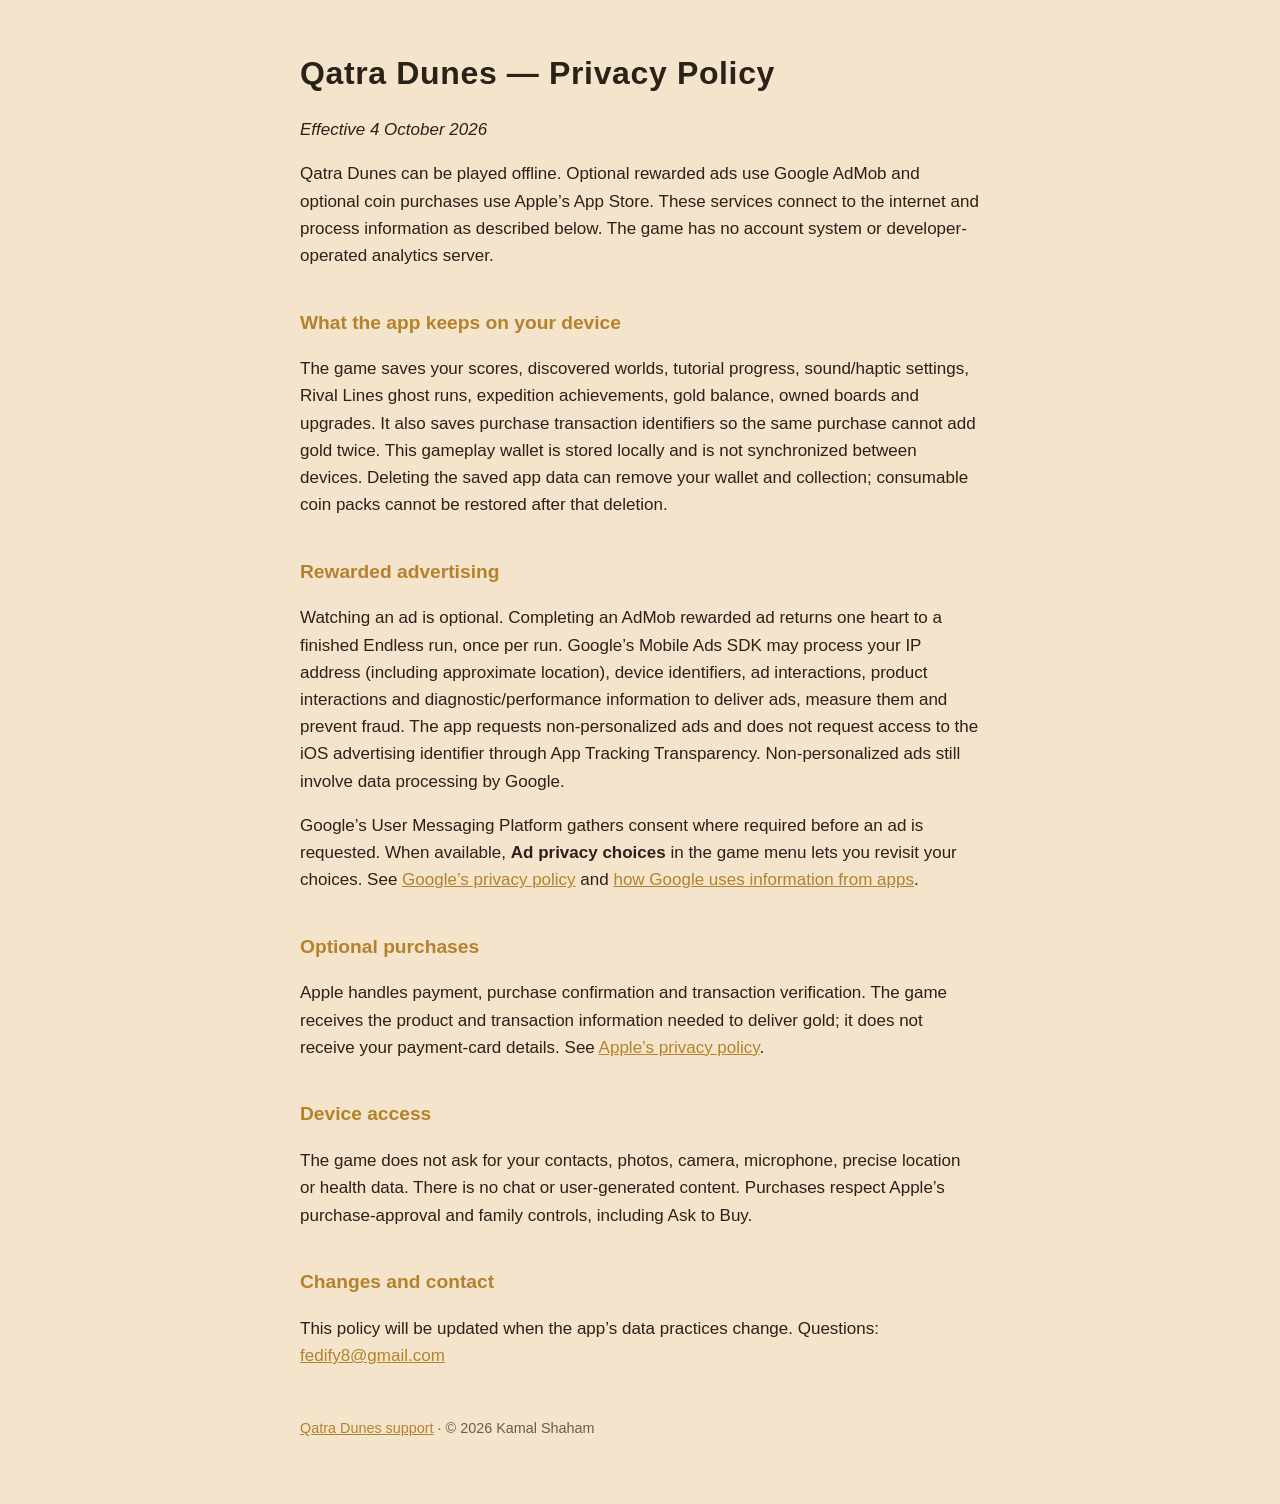
==== privacy/index.html @ c1257442 "Qatra Dunes support page, privacy policy and app-ads.txt" ====
<!doctype html>
<html lang="en">
<head>
<meta charset="utf-8">
<meta name="viewport" content="width=device-width, initial-scale=1">
<title>Qatra Dunes Privacy Policy</title>
<link rel="stylesheet" href="../style.css">
</head>
<body>
<main>
<h1 id="qatra-dunes--privacy-policy">Qatra Dunes — Privacy Policy</h1>
<p><em>Effective 4 October 2026</em></p>
<p>Qatra Dunes can be played offline. Optional rewarded ads use Google
AdMob and optional coin purchases use Apple’s App Store. These services
connect to the internet and process information as described below. The
game has no account system or developer-operated analytics server.</p>
<h2 id="what-the-app-keeps-on-your-device">What the app keeps on your
device</h2>
<p>The game saves your scores, discovered worlds, tutorial progress,
sound/haptic settings, Rival Lines ghost runs, expedition achievements,
gold balance, owned boards and upgrades. It also saves purchase
transaction identifiers so the same purchase cannot add gold twice. This
gameplay wallet is stored locally and is not synchronized between
devices. Deleting the saved app data can remove your wallet and
collection; consumable coin packs cannot be restored after that
deletion.</p>
<h2 id="rewarded-advertising">Rewarded advertising</h2>
<p>Watching an ad is optional. Completing an AdMob rewarded ad returns
one heart to a finished Endless run, once per run. Google’s Mobile Ads
SDK may process your IP address (including approximate location), device
identifiers, ad interactions, product interactions and
diagnostic/performance information to deliver ads, measure them and
prevent fraud. The app requests non-personalized ads and does not
request access to the iOS advertising identifier through App Tracking
Transparency. Non-personalized ads still involve data processing by
Google.</p>
<p>Google’s User Messaging Platform gathers consent where required
before an ad is requested. When available, <strong>Ad privacy
choices</strong> in the game menu lets you revisit your choices. See <a
href="https://policies.google.com/privacy">Google’s privacy policy</a>
and <a href="https://policies.google.com/technologies/partner-sites">how
Google uses information from apps</a>.</p>
<h2 id="optional-purchases">Optional purchases</h2>
<p>Apple handles payment, purchase confirmation and transaction
verification. The game receives the product and transaction information
needed to deliver gold; it does not receive your payment-card details.
See <a href="https://www.apple.com/legal/privacy/">Apple’s privacy
policy</a>.</p>
<h2 id="device-access">Device access</h2>
<p>The game does not ask for your contacts, photos, camera, microphone,
precise location or health data. There is no chat or user-generated
content. Purchases respect Apple’s purchase-approval and family
controls, including Ask to Buy.</p>
<h2 id="changes-and-contact">Changes and contact</h2>
<p>This policy will be updated when the app’s data practices change.
Questions: <a href="mailto:fedify8@gmail.com">fedify8@gmail.com</a></p>
<footer><a href="../">Qatra Dunes support</a> &middot; &copy; 2026 Kamal Shaham</footer>
</main>
</body>
</html>
---- style.css ----
:root { --sand: #f3e4cb; --ink: #2a2118; --gold: #b5822c; --muted: #6d5d4a; }
* { box-sizing: border-box; }
body { margin: 0; background: var(--sand); color: var(--ink);
  font: 17px/1.6 -apple-system, BlinkMacSystemFont, "Segoe UI", sans-serif; }
main { max-width: 720px; margin: 0 auto; padding: 48px 20px 64px; }
h1 { font-size: 2rem; margin: 0 0 4px; letter-spacing: 0.02em; }
h2 { font-size: 1.2rem; margin-top: 2em; color: var(--gold); }
a { color: var(--gold); }
.tagline { color: var(--muted); margin-top: 0; }
footer { margin-top: 48px; color: var(--muted); font-size: 0.9rem; }
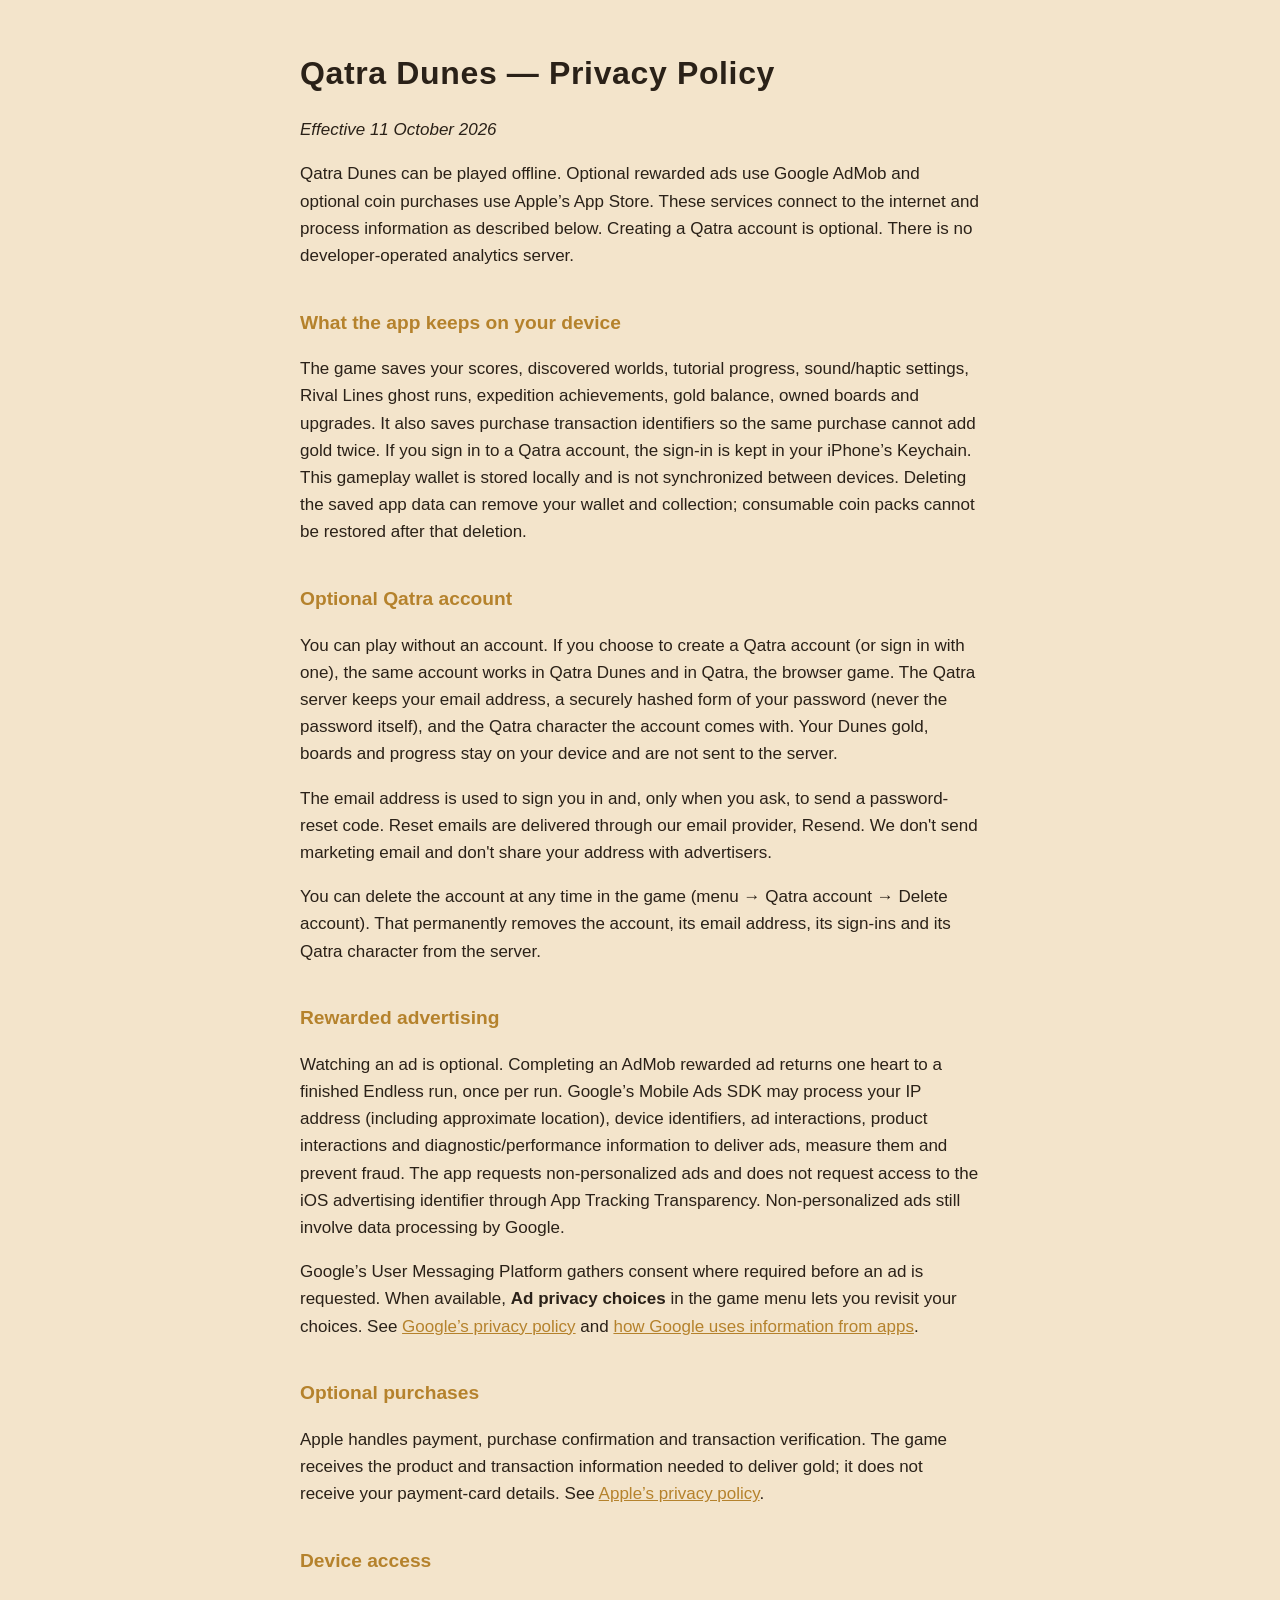
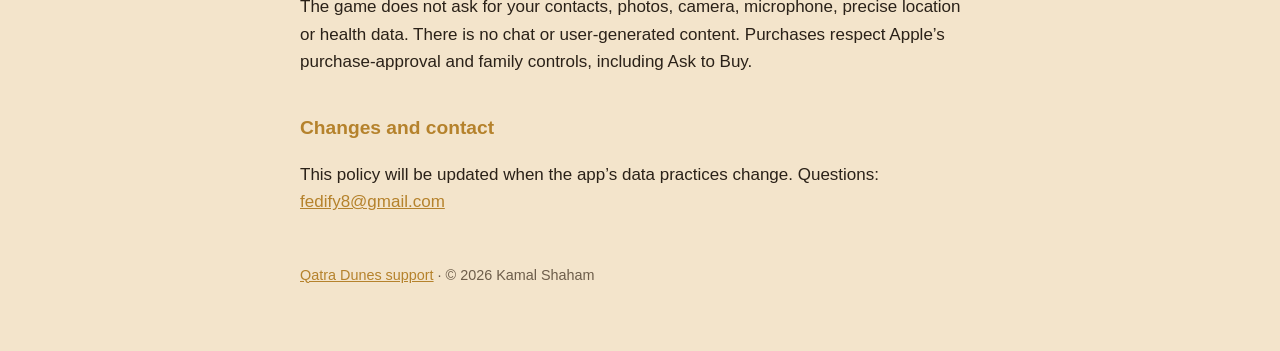
==== commit 609c6d8d: "Add the optional Qatra account to the privacy policy and support page" ====
--- a/privacy/index.html
+++ b/privacy/index.html
@@ -9,21 +9,37 @@
 <body>
 <main>
 <h1 id="qatra-dunes--privacy-policy">Qatra Dunes — Privacy Policy</h1>
-<p><em>Effective 4 October 2026</em></p>
+<p><em>Effective 11 October 2026</em></p>
 <p>Qatra Dunes can be played offline. Optional rewarded ads use Google
 AdMob and optional coin purchases use Apple’s App Store. These services
-connect to the internet and process information as described below. The
-game has no account system or developer-operated analytics server.</p>
+connect to the internet and process information as described below.
+Creating a Qatra account is optional. There is no developer-operated
+analytics server.</p>
 <h2 id="what-the-app-keeps-on-your-device">What the app keeps on your
 device</h2>
 <p>The game saves your scores, discovered worlds, tutorial progress,
 sound/haptic settings, Rival Lines ghost runs, expedition achievements,
 gold balance, owned boards and upgrades. It also saves purchase
-transaction identifiers so the same purchase cannot add gold twice. This
-gameplay wallet is stored locally and is not synchronized between
-devices. Deleting the saved app data can remove your wallet and
+transaction identifiers so the same purchase cannot add gold twice. If
+you sign in to a Qatra account, the sign-in is kept in your iPhone’s
+Keychain. This gameplay wallet is stored locally and is not synchronized
+between devices. Deleting the saved app data can remove your wallet and
 collection; consumable coin packs cannot be restored after that
 deletion.</p>
+<h2 id="optional-qatra-account">Optional Qatra account</h2>
+<p>You can play without an account. If you choose to create a Qatra
+account (or sign in with one), the same account works in Qatra Dunes and
+in Qatra, the browser game. The Qatra server keeps your email address, a
+securely hashed form of your password (never the password itself), and
+the Qatra character the account comes with. Your Dunes gold, boards and
+progress stay on your device and are not sent to the server.</p>
+<p>The email address is used to sign you in and, only when you ask, to
+send a password-reset code. Reset emails are delivered through our email
+provider, Resend. We don't send marketing email and don't share your
+address with advertisers.</p>
+<p>You can delete the account at any time in the game (menu → Qatra
+account → Delete account). That permanently removes the account, its
+email address, its sign-ins and its Qatra character from the server.</p>
 <h2 id="rewarded-advertising">Rewarded advertising</h2>
 <p>Watching an ad is optional. Completing an AdMob rewarded ad returns
 one heart to a finished Endless run, once per run. Google’s Mobile Ads
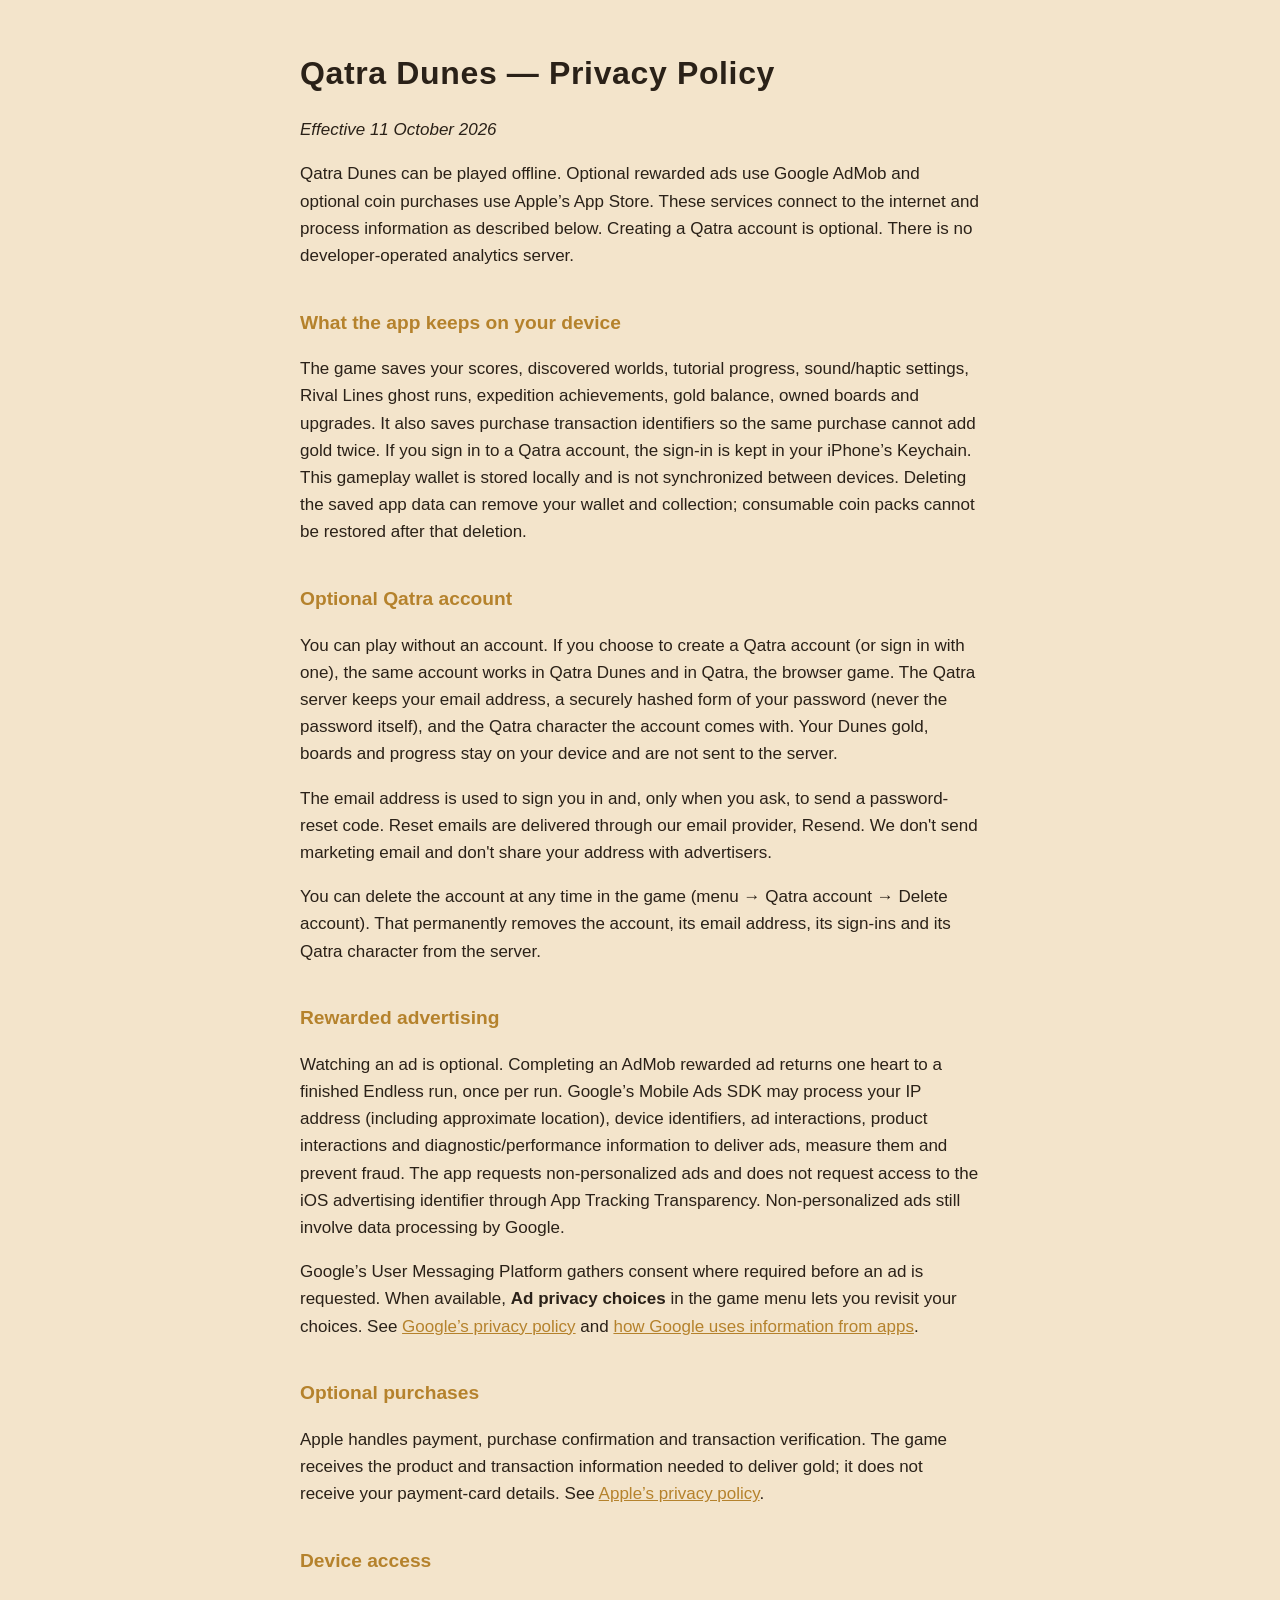
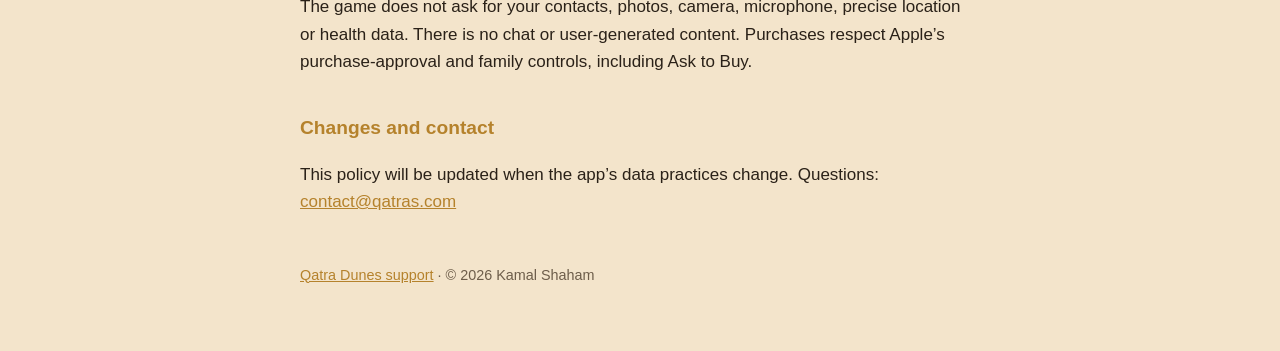
==== commit 79f7a7df: "Use contact@qatras.com for support and privacy questions Co-Authored-By: Claude Opus 5.5 (1M context" ====
--- a/privacy/index.html
+++ b/privacy/index.html
@@ -69,7 +69,7 @@
 controls, including Ask to Buy.</p>
 <h2 id="changes-and-contact">Changes and contact</h2>
 <p>This policy will be updated when the app’s data practices change.
-Questions: <a href="mailto:fedify8@gmail.com">fedify8@gmail.com</a></p>
+Questions: <a href="mailto:contact@qatras.com">contact@qatras.com</a></p>
 <footer><a href="../">Qatra Dunes support</a> &middot; &copy; 2026 Kamal Shaham</footer>
 </main>
 </body>
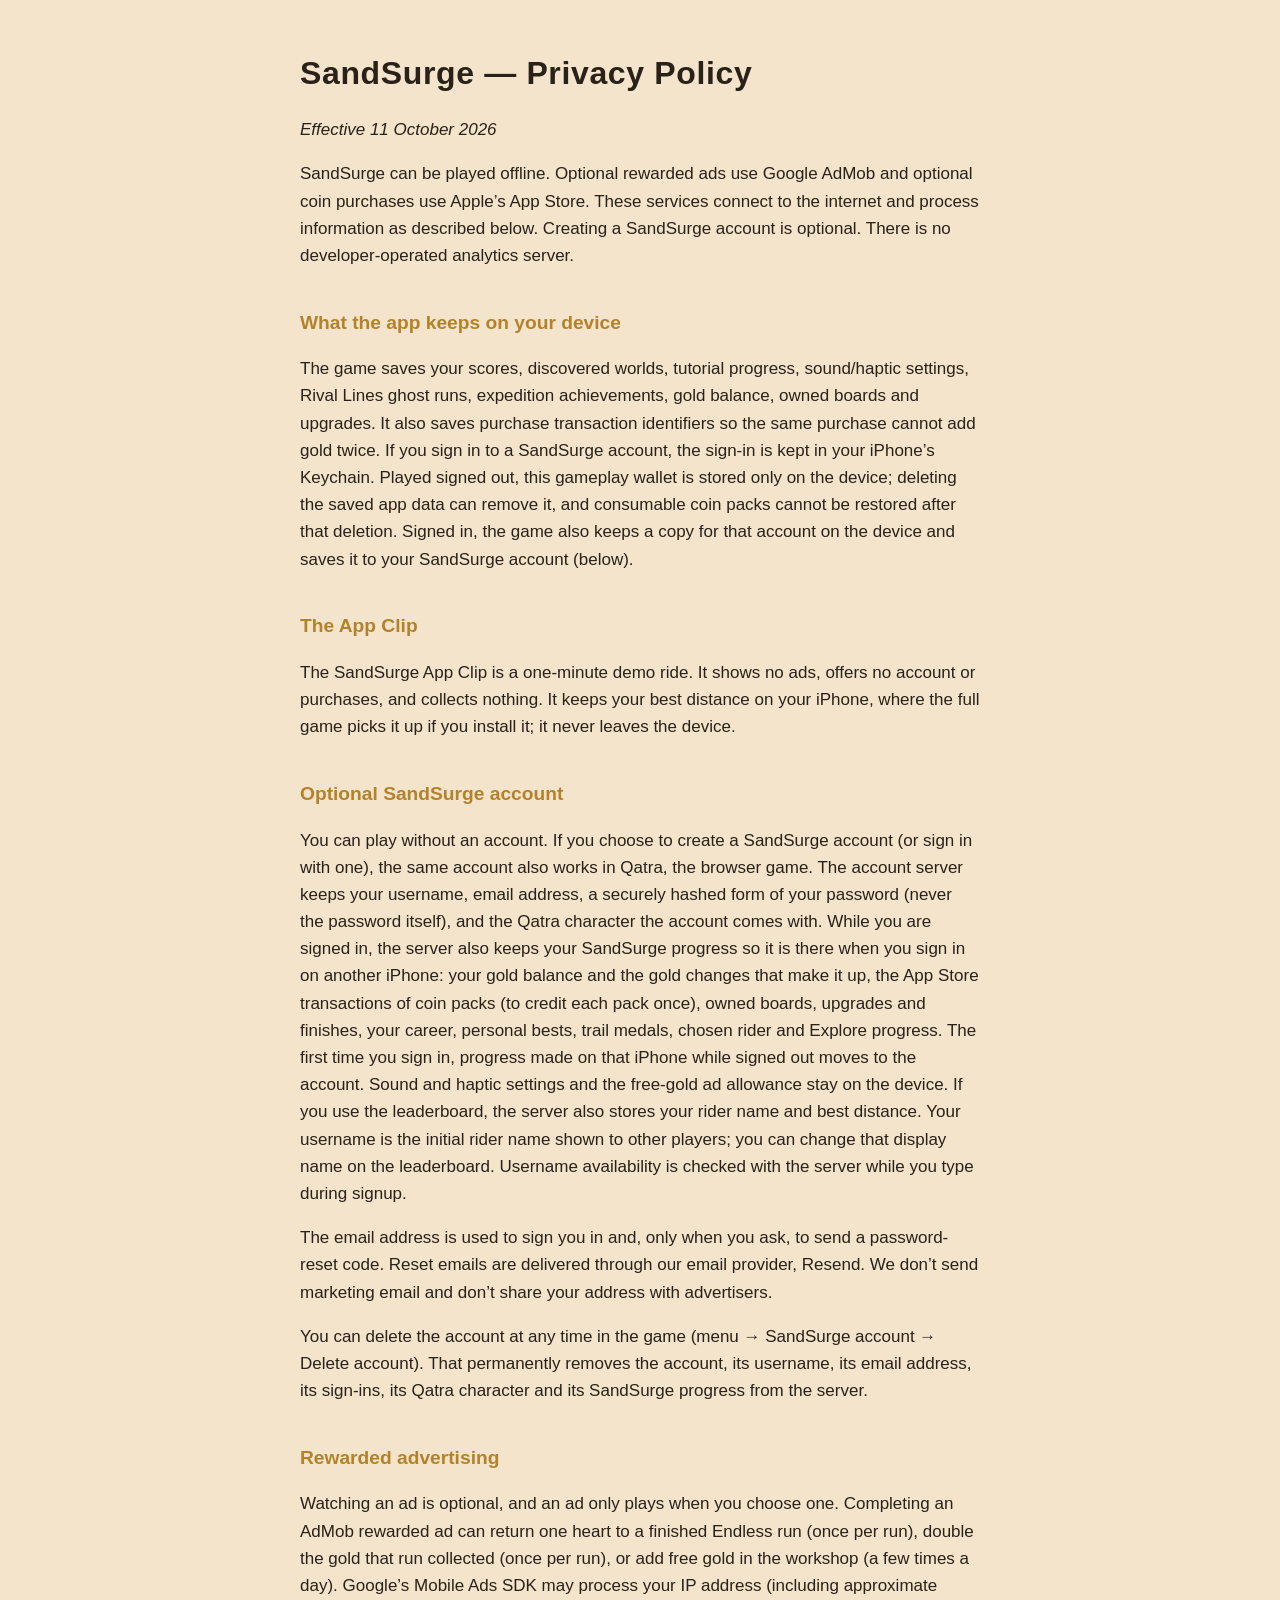
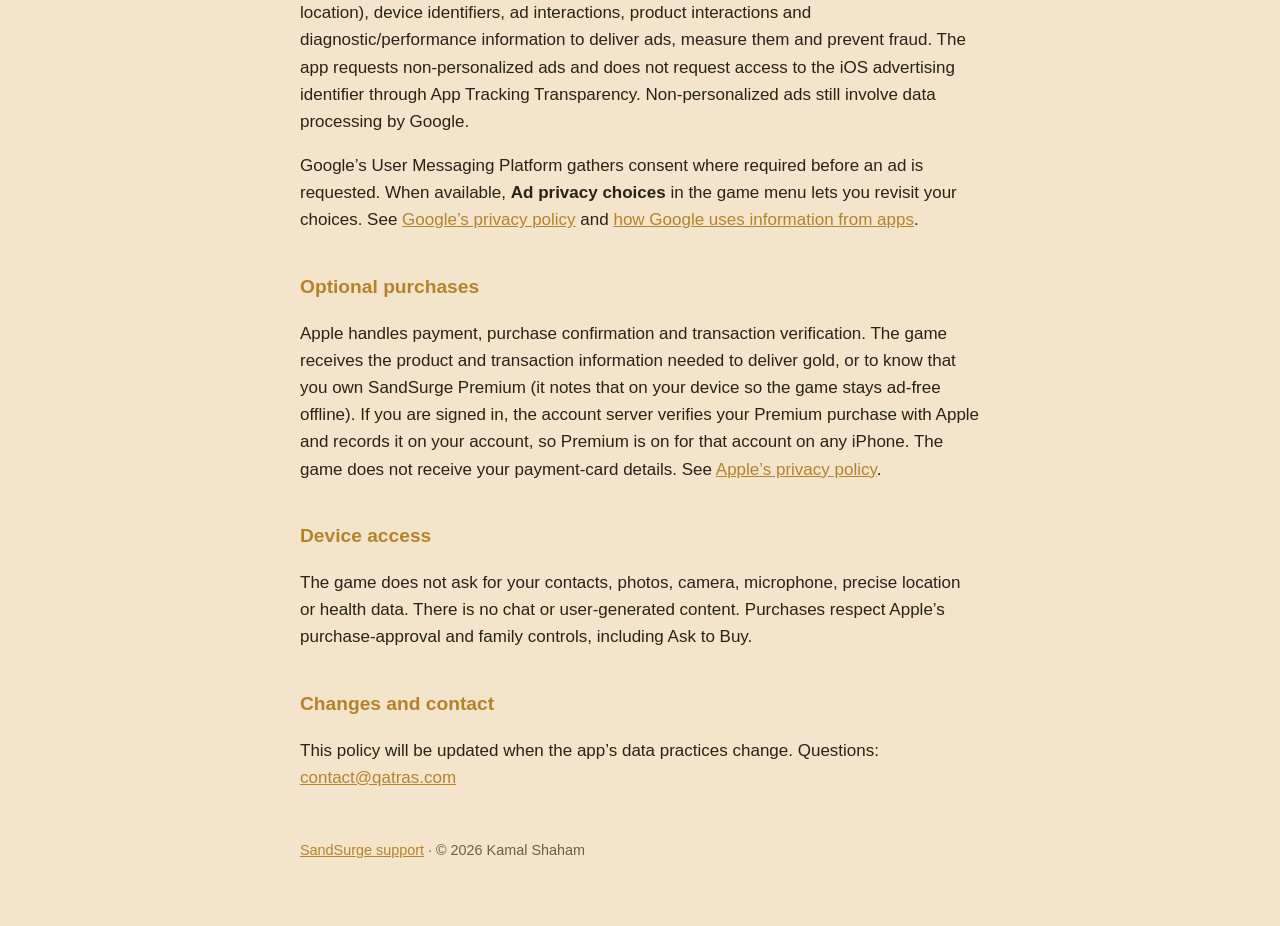
==== commit de71229d: "Rename the game to SandSurge Co-Authored-By: Claude Opus 5.5 (1M context) <noreply@anthropic.com> Cl" ====
--- a/privacy/index.html
+++ b/privacy/index.html
@@ -3,17 +3,17 @@
 <head>
 <meta charset="utf-8">
 <meta name="viewport" content="width=device-width, initial-scale=1">
-<title>Qatra Dunes Privacy Policy</title>
+<title>SandSurge Privacy Policy</title>
 <link rel="stylesheet" href="../style.css">
 </head>
 <body>
 <main>
-<h1 id="qatra-dunes--privacy-policy">Qatra Dunes — Privacy Policy</h1>
+<h1 id="sandsurge-privacy-policy">SandSurge — Privacy Policy</h1>
 <p><em>Effective 11 October 2026</em></p>
-<p>Qatra Dunes can be played offline. Optional rewarded ads use Google
+<p>SandSurge can be played offline. Optional rewarded ads use Google
 AdMob and optional coin purchases use Apple’s App Store. These services
 connect to the internet and process information as described below.
-Creating a Qatra account is optional. There is no developer-operated
+Creating a SandSurge account is optional. There is no developer-operated
 analytics server.</p>
 <h2 id="what-the-app-keeps-on-your-device">What the app keeps on your
 device</h2>
@@ -21,30 +21,50 @@
 sound/haptic settings, Rival Lines ghost runs, expedition achievements,
 gold balance, owned boards and upgrades. It also saves purchase
 transaction identifiers so the same purchase cannot add gold twice. If
-you sign in to a Qatra account, the sign-in is kept in your iPhone’s
-Keychain. This gameplay wallet is stored locally and is not synchronized
-between devices. Deleting the saved app data can remove your wallet and
-collection; consumable coin packs cannot be restored after that
-deletion.</p>
-<h2 id="optional-qatra-account">Optional Qatra account</h2>
-<p>You can play without an account. If you choose to create a Qatra
-account (or sign in with one), the same account works in Qatra Dunes and
-in Qatra, the browser game. The Qatra server keeps your email address, a
+you sign in to a SandSurge account, the sign-in is kept in your iPhone’s
+Keychain. Played signed out, this gameplay wallet is stored only on the
+device; deleting the saved app data can remove it, and consumable coin
+packs cannot be restored after that deletion. Signed in, the game also
+keeps a copy for that account on the device and saves it to your
+SandSurge account (below).</p>
+<h2 id="the-app-clip">The App Clip</h2>
+<p>The SandSurge App Clip is a one-minute demo ride. It shows no ads,
+offers no account or purchases, and collects nothing. It keeps your best
+distance on your iPhone, where the full game picks it up if you install
+it; it never leaves the device.</p>
+<h2 id="optional-sandsurge-account">Optional SandSurge account</h2>
+<p>You can play without an account. If you choose to create a SandSurge
+account (or sign in with one), the same account also works in Qatra, the
+browser game. The account server keeps your username, email address, a
 securely hashed form of your password (never the password itself), and
-the Qatra character the account comes with. Your Dunes gold, boards and
-progress stay on your device and are not sent to the server.</p>
+the Qatra character the account comes with. While you are signed in, the
+server also keeps your SandSurge progress so it is there when you sign
+in on another iPhone: your gold balance and the gold changes that make
+it up, the App Store transactions of coin packs (to credit each pack
+once), owned boards, upgrades and finishes, your career, personal bests,
+trail medals, chosen rider and Explore progress. The first time you sign
+in, progress made on that iPhone while signed out moves to the account.
+Sound and haptic settings and the free-gold ad allowance stay on the
+device. If you use the leaderboard, the server also stores your rider
+name and best distance. Your username is the initial rider name shown to
+other players; you can change that display name on the leaderboard.
+Username availability is checked with the server while you type during
+signup.</p>
 <p>The email address is used to sign you in and, only when you ask, to
 send a password-reset code. Reset emails are delivered through our email
-provider, Resend. We don't send marketing email and don't share your
+provider, Resend. We don’t send marketing email and don’t share your
 address with advertisers.</p>
-<p>You can delete the account at any time in the game (menu → Qatra
+<p>You can delete the account at any time in the game (menu → SandSurge
 account → Delete account). That permanently removes the account, its
-email address, its sign-ins and its Qatra character from the server.</p>
+username, its email address, its sign-ins, its Qatra character and its
+SandSurge progress from the server.</p>
 <h2 id="rewarded-advertising">Rewarded advertising</h2>
-<p>Watching an ad is optional. Completing an AdMob rewarded ad returns
-one heart to a finished Endless run, once per run. Google’s Mobile Ads
-SDK may process your IP address (including approximate location), device
-identifiers, ad interactions, product interactions and
+<p>Watching an ad is optional, and an ad only plays when you choose one.
+Completing an AdMob rewarded ad can return one heart to a finished
+Endless run (once per run), double the gold that run collected (once per
+run), or add free gold in the workshop (a few times a day). Google’s
+Mobile Ads SDK may process your IP address (including approximate
+location), device identifiers, ad interactions, product interactions and
 diagnostic/performance information to deliver ads, measure them and
 prevent fraud. The app requests non-personalized ads and does not
 request access to the iOS advertising identifier through App Tracking
@@ -59,8 +79,12 @@
 <h2 id="optional-purchases">Optional purchases</h2>
 <p>Apple handles payment, purchase confirmation and transaction
 verification. The game receives the product and transaction information
-needed to deliver gold; it does not receive your payment-card details.
-See <a href="https://www.apple.com/legal/privacy/">Apple’s privacy
+needed to deliver gold, or to know that you own SandSurge Premium (it
+notes that on your device so the game stays ad-free offline). If you are
+signed in, the account server verifies your Premium purchase with Apple
+and records it on your account, so Premium is on for that account on any
+iPhone. The game does not receive your payment-card details. See <a
+href="https://www.apple.com/legal/privacy/">Apple’s privacy
 policy</a>.</p>
 <h2 id="device-access">Device access</h2>
 <p>The game does not ask for your contacts, photos, camera, microphone,
@@ -69,8 +93,9 @@
 controls, including Ask to Buy.</p>
 <h2 id="changes-and-contact">Changes and contact</h2>
 <p>This policy will be updated when the app’s data practices change.
-Questions: <a href="mailto:contact@qatras.com">contact@qatras.com</a></p>
-<footer><a href="../">Qatra Dunes support</a> &middot; &copy; 2026 Kamal Shaham</footer>
+Questions: <a href="mailto:contact@qatras.com"
+class="email">contact@qatras.com</a></p>
+<footer><a href="../">SandSurge support</a> &middot; &copy; 2026 Kamal Shaham</footer>
 </main>
 </body>
 </html>
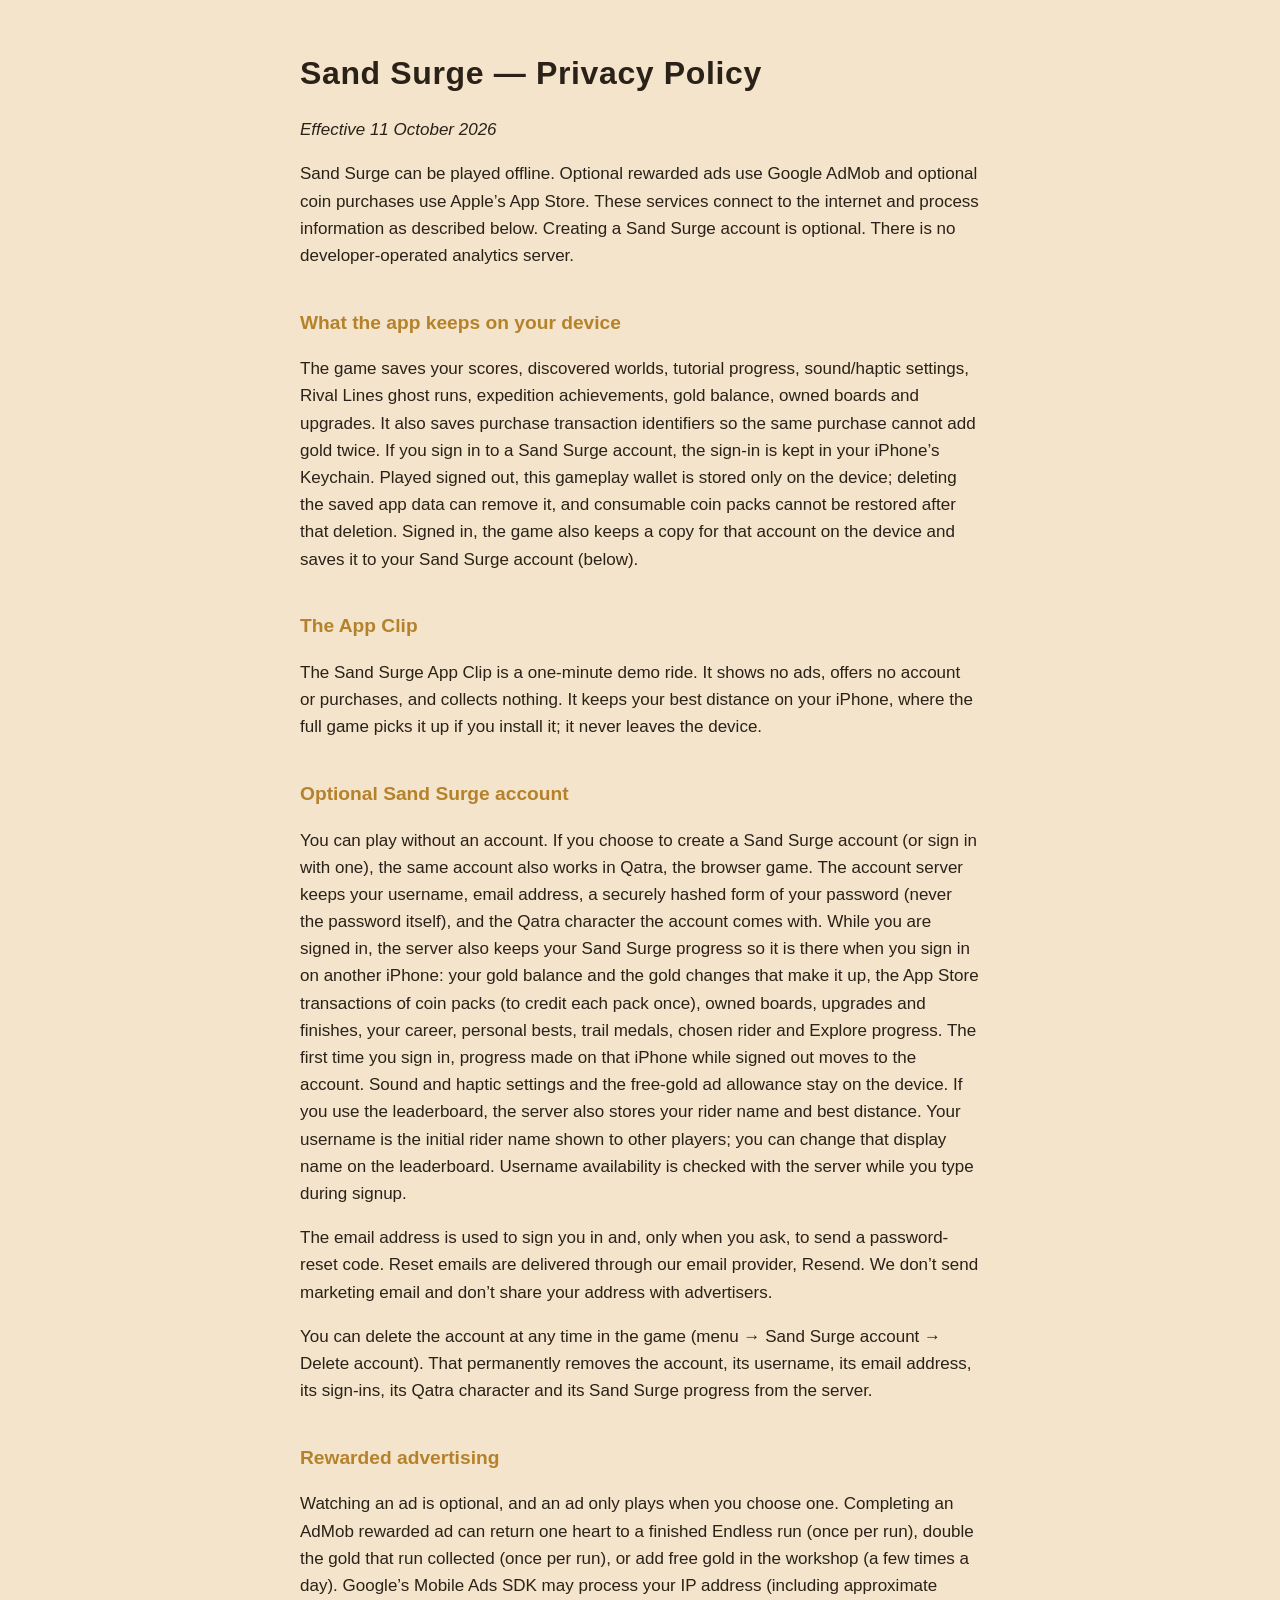
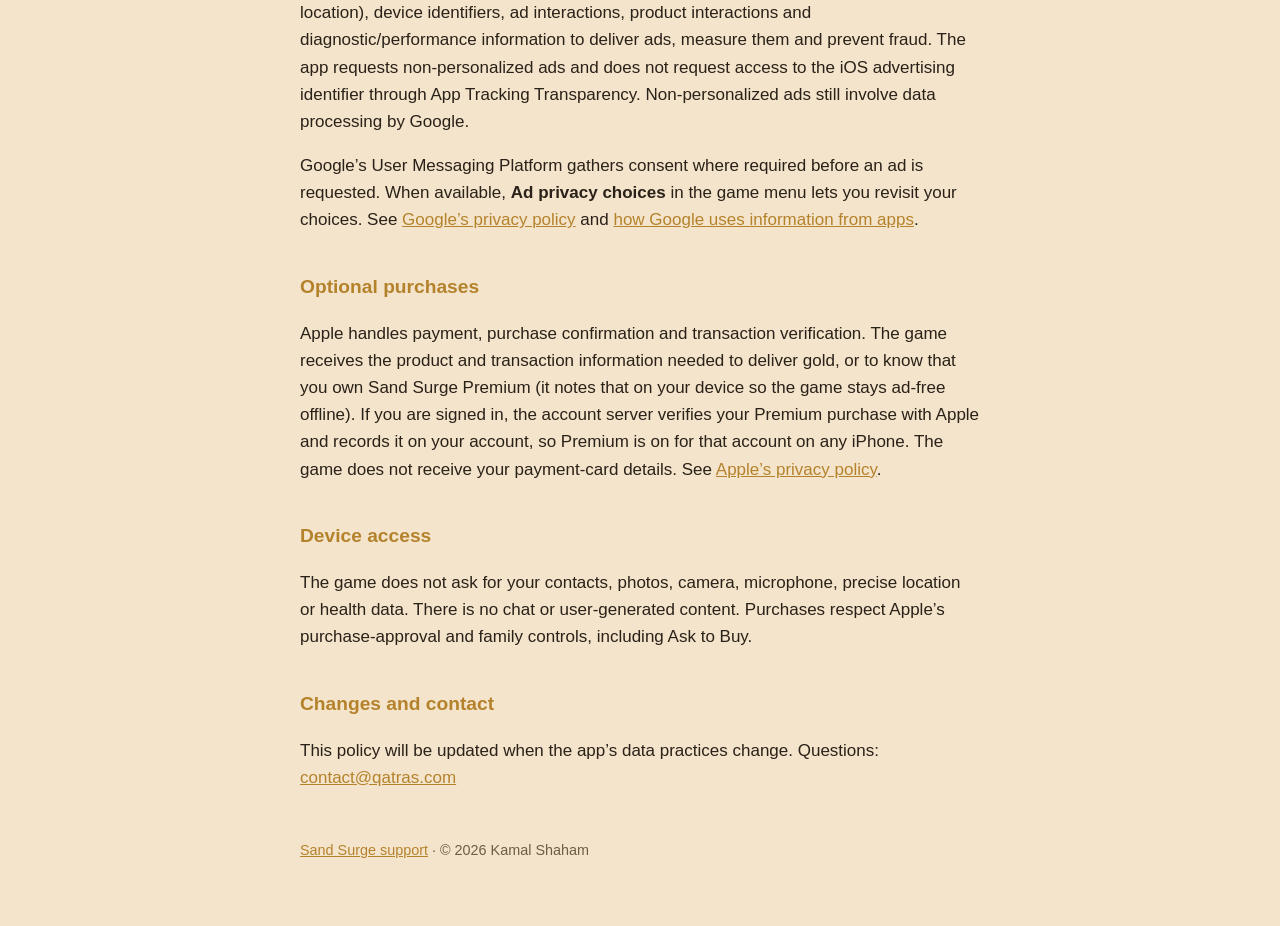
==== commit d04c04cd: "Spell the game's name as two words: Sand Surge" ====
--- a/privacy/index.html
+++ b/privacy/index.html
@@ -3,17 +3,17 @@
 <head>
 <meta charset="utf-8">
 <meta name="viewport" content="width=device-width, initial-scale=1">
-<title>SandSurge Privacy Policy</title>
+<title>Sand Surge Privacy Policy</title>
 <link rel="stylesheet" href="../style.css">
 </head>
 <body>
 <main>
-<h1 id="sandsurge-privacy-policy">SandSurge — Privacy Policy</h1>
+<h1 id="sandsurge-privacy-policy">Sand Surge — Privacy Policy</h1>
 <p><em>Effective 11 October 2026</em></p>
-<p>SandSurge can be played offline. Optional rewarded ads use Google
+<p>Sand Surge can be played offline. Optional rewarded ads use Google
 AdMob and optional coin purchases use Apple’s App Store. These services
 connect to the internet and process information as described below.
-Creating a SandSurge account is optional. There is no developer-operated
+Creating a Sand Surge account is optional. There is no developer-operated
 analytics server.</p>
 <h2 id="what-the-app-keeps-on-your-device">What the app keeps on your
 device</h2>
@@ -21,24 +21,24 @@
 sound/haptic settings, Rival Lines ghost runs, expedition achievements,
 gold balance, owned boards and upgrades. It also saves purchase
 transaction identifiers so the same purchase cannot add gold twice. If
-you sign in to a SandSurge account, the sign-in is kept in your iPhone’s
+you sign in to a Sand Surge account, the sign-in is kept in your iPhone’s
 Keychain. Played signed out, this gameplay wallet is stored only on the
 device; deleting the saved app data can remove it, and consumable coin
 packs cannot be restored after that deletion. Signed in, the game also
 keeps a copy for that account on the device and saves it to your
-SandSurge account (below).</p>
+Sand Surge account (below).</p>
 <h2 id="the-app-clip">The App Clip</h2>
-<p>The SandSurge App Clip is a one-minute demo ride. It shows no ads,
+<p>The Sand Surge App Clip is a one-minute demo ride. It shows no ads,
 offers no account or purchases, and collects nothing. It keeps your best
 distance on your iPhone, where the full game picks it up if you install
 it; it never leaves the device.</p>
-<h2 id="optional-sandsurge-account">Optional SandSurge account</h2>
-<p>You can play without an account. If you choose to create a SandSurge
+<h2 id="optional-sandsurge-account">Optional Sand Surge account</h2>
+<p>You can play without an account. If you choose to create a Sand Surge
 account (or sign in with one), the same account also works in Qatra, the
 browser game. The account server keeps your username, email address, a
 securely hashed form of your password (never the password itself), and
 the Qatra character the account comes with. While you are signed in, the
-server also keeps your SandSurge progress so it is there when you sign
+server also keeps your Sand Surge progress so it is there when you sign
 in on another iPhone: your gold balance and the gold changes that make
 it up, the App Store transactions of coin packs (to credit each pack
 once), owned boards, upgrades and finishes, your career, personal bests,
@@ -54,10 +54,10 @@
 send a password-reset code. Reset emails are delivered through our email
 provider, Resend. We don’t send marketing email and don’t share your
 address with advertisers.</p>
-<p>You can delete the account at any time in the game (menu → SandSurge
+<p>You can delete the account at any time in the game (menu → Sand Surge
 account → Delete account). That permanently removes the account, its
 username, its email address, its sign-ins, its Qatra character and its
-SandSurge progress from the server.</p>
+Sand Surge progress from the server.</p>
 <h2 id="rewarded-advertising">Rewarded advertising</h2>
 <p>Watching an ad is optional, and an ad only plays when you choose one.
 Completing an AdMob rewarded ad can return one heart to a finished
@@ -79,7 +79,7 @@
 <h2 id="optional-purchases">Optional purchases</h2>
 <p>Apple handles payment, purchase confirmation and transaction
 verification. The game receives the product and transaction information
-needed to deliver gold, or to know that you own SandSurge Premium (it
+needed to deliver gold, or to know that you own Sand Surge Premium (it
 notes that on your device so the game stays ad-free offline). If you are
 signed in, the account server verifies your Premium purchase with Apple
 and records it on your account, so Premium is on for that account on any
@@ -95,7 +95,7 @@
 <p>This policy will be updated when the app’s data practices change.
 Questions: <a href="mailto:contact@qatras.com"
 class="email">contact@qatras.com</a></p>
-<footer><a href="../">SandSurge support</a> &middot; &copy; 2026 Kamal Shaham</footer>
+<footer><a href="../">Sand Surge support</a> &middot; &copy; 2026 Kamal Shaham</footer>
 </main>
 </body>
 </html>
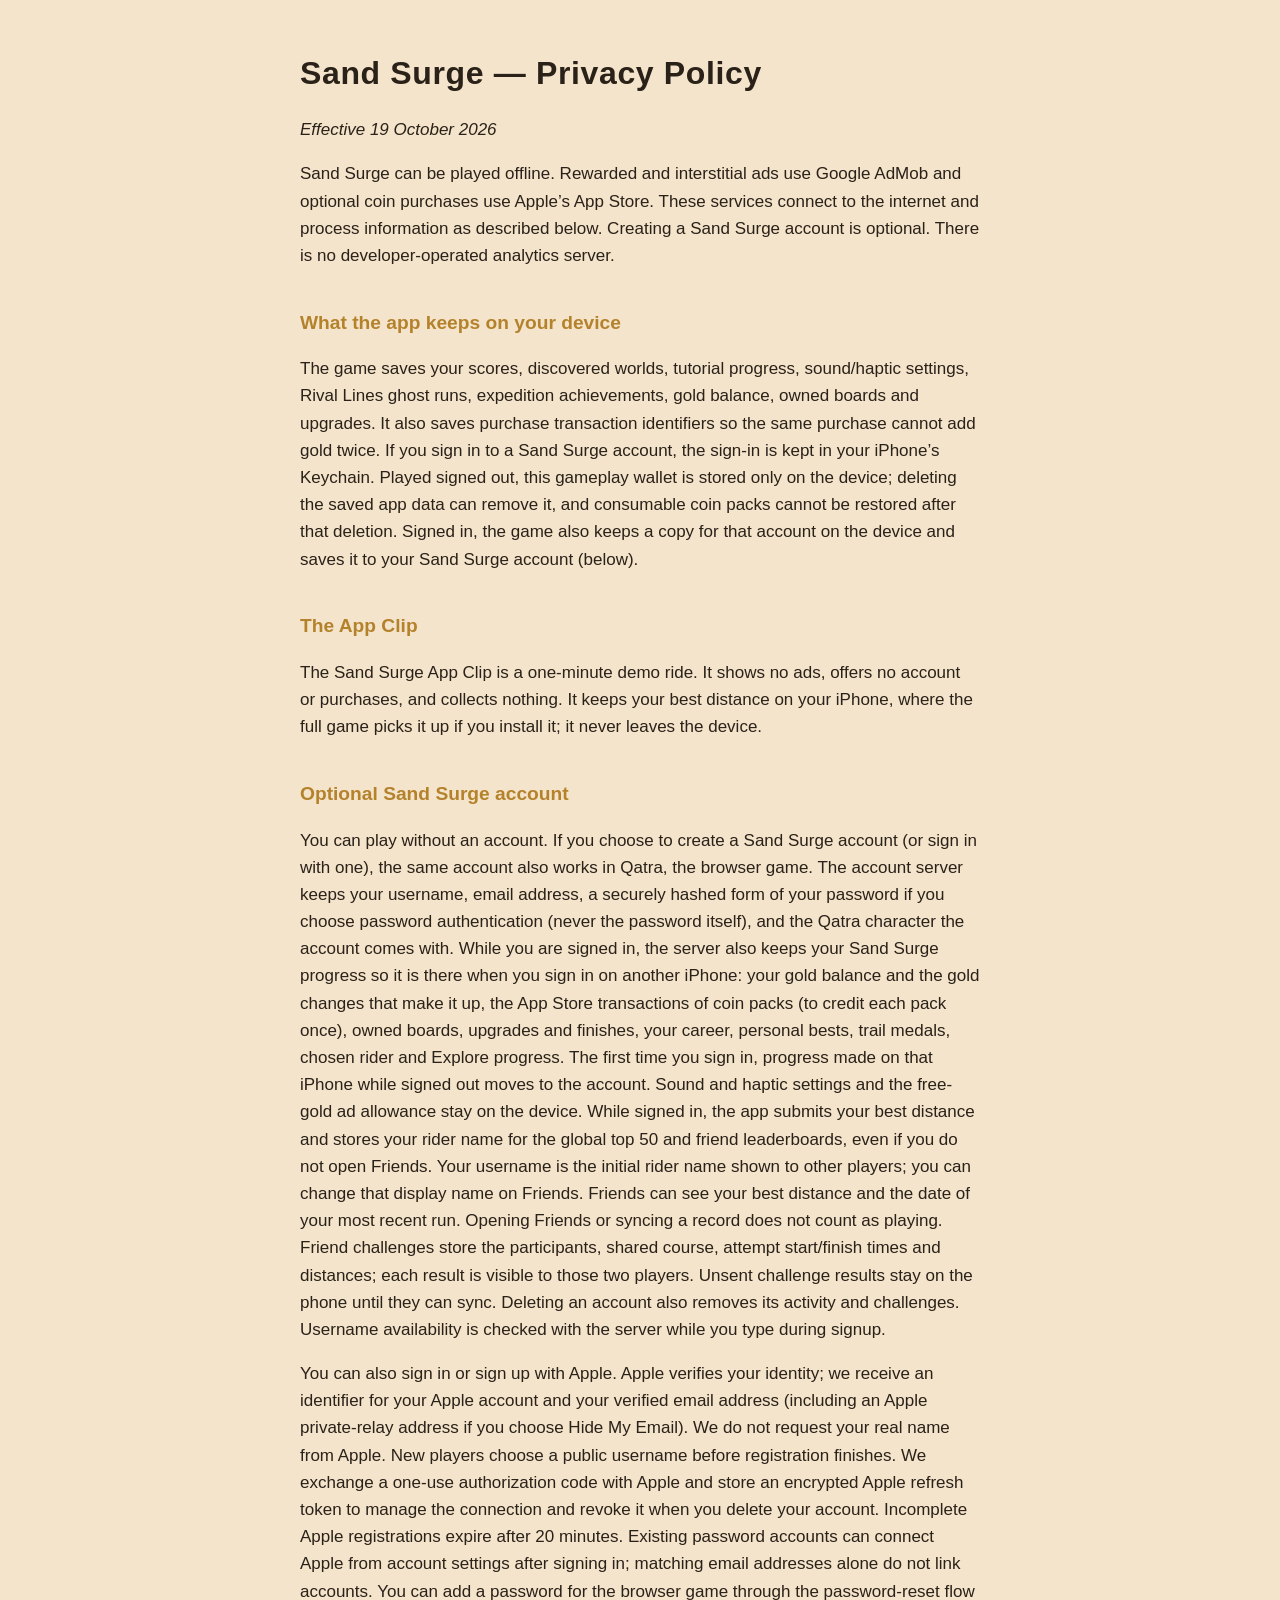
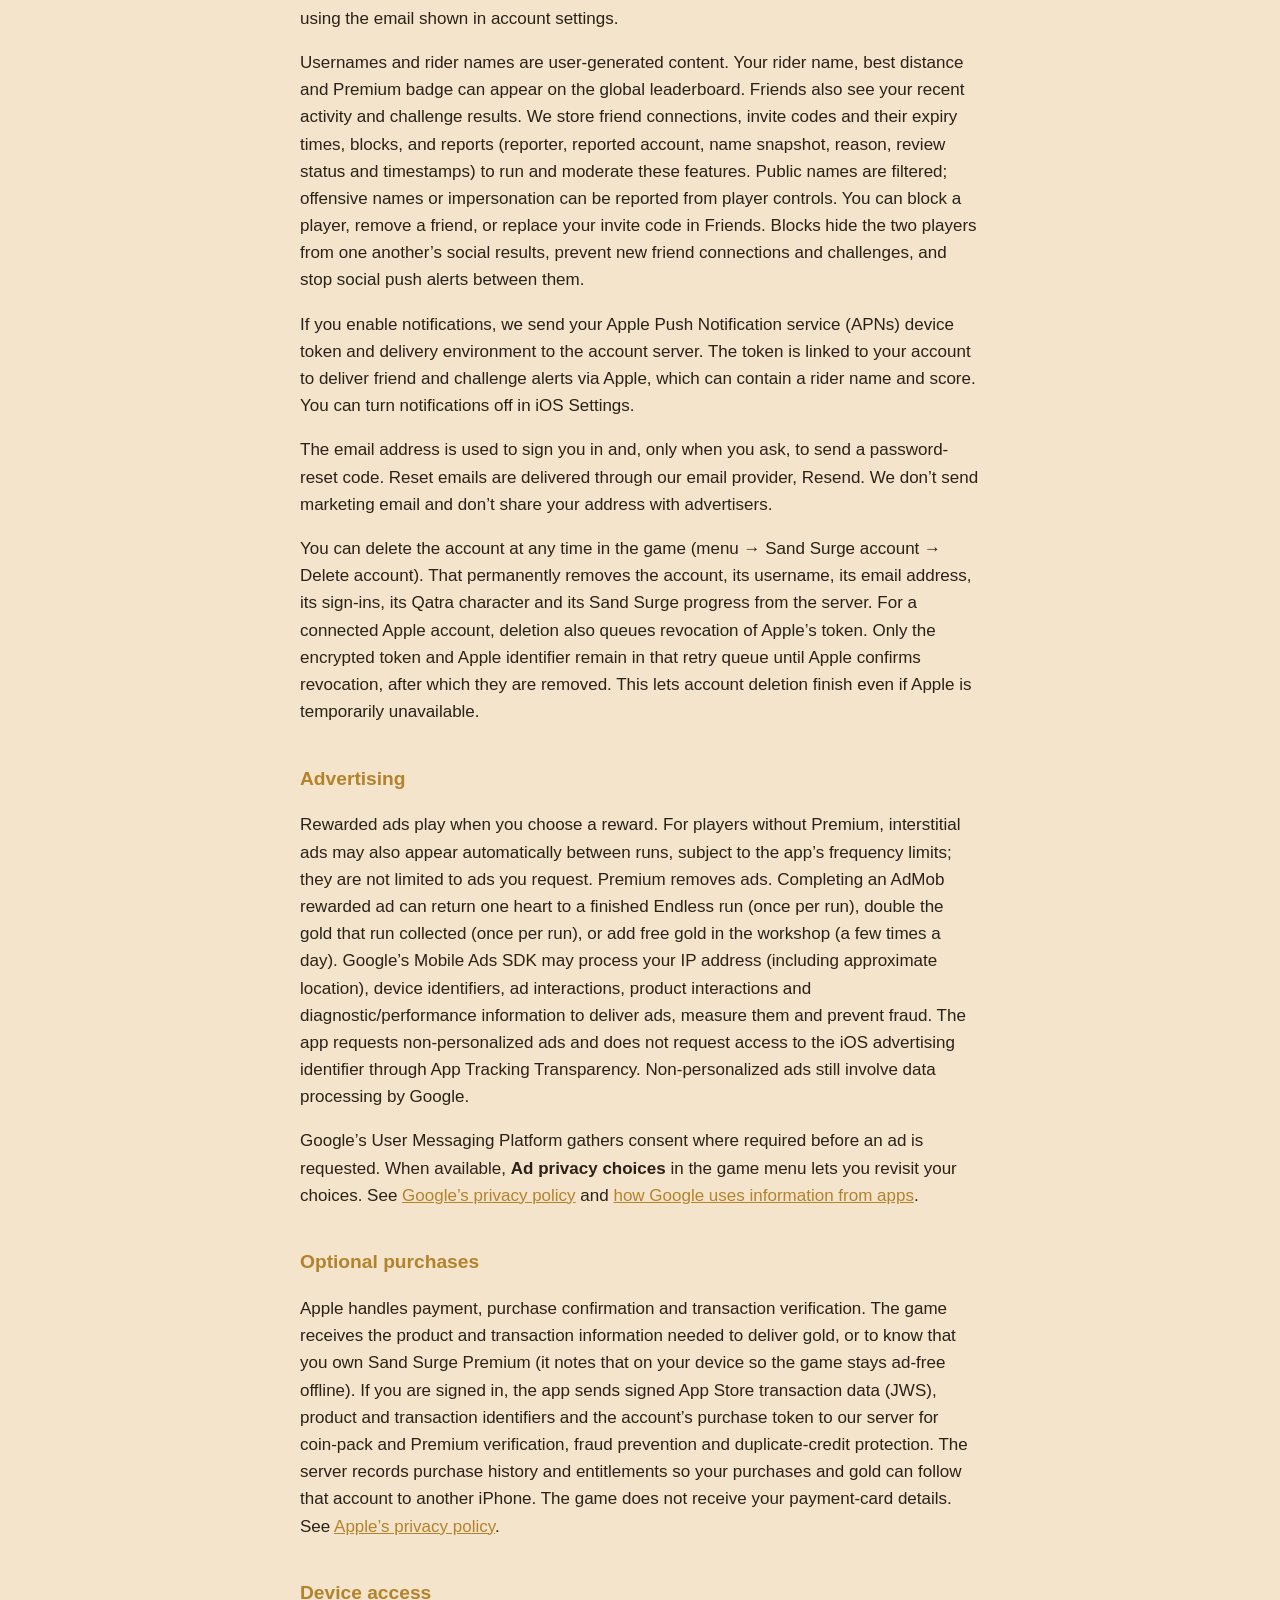
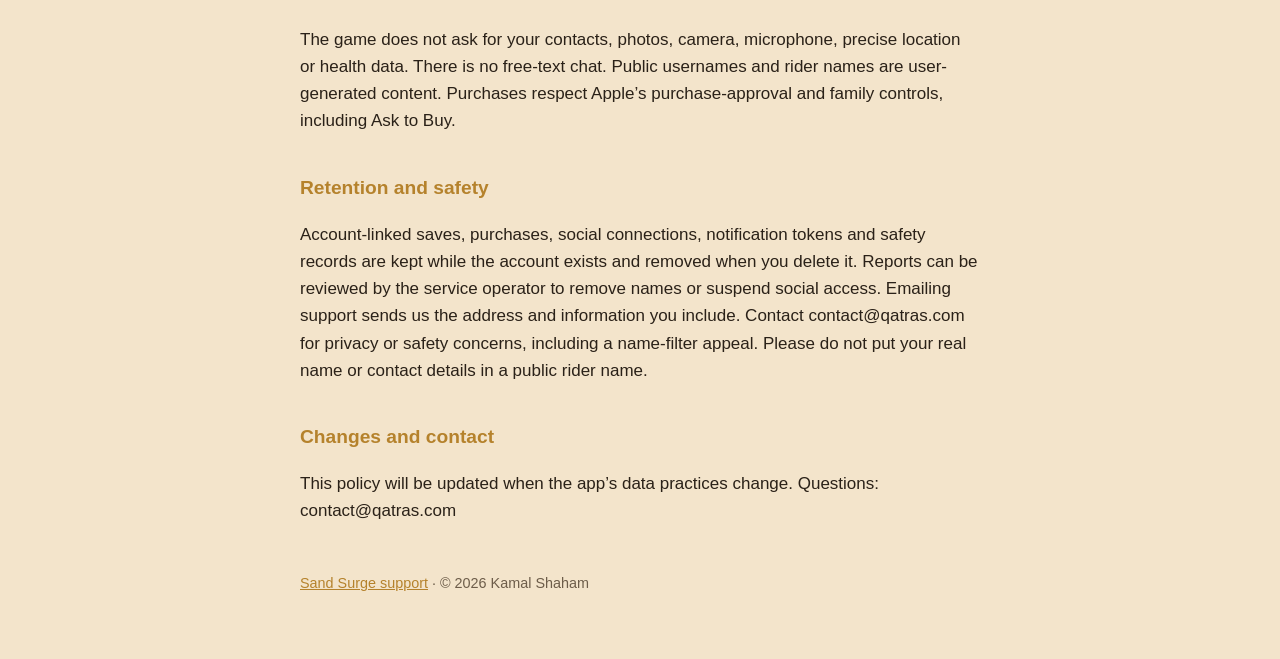
==== commit 9879ef3a: "Disclose synced gameplay, social moderation and Apple authentication" ====
--- a/privacy/index.html
+++ b/privacy/index.html
@@ -8,48 +8,84 @@
 </head>
 <body>
 <main>
-<h1 id="sandsurge-privacy-policy">Sand Surge — Privacy Policy</h1>
-<p><em>Effective 11 October 2026</em></p>
-<p>Sand Surge can be played offline. Optional rewarded ads use Google
-AdMob and optional coin purchases use Apple’s App Store. These services
-connect to the internet and process information as described below.
-Creating a Sand Surge account is optional. There is no developer-operated
-analytics server.</p>
+<h1 id="sand-surge-privacy-policy">Sand Surge — Privacy Policy</h1>
+<p><em>Effective 19 October 2026</em></p>
+<p>Sand Surge can be played offline. Rewarded and interstitial ads use
+Google AdMob and optional coin purchases use Apple’s App Store. These
+services connect to the internet and process information as described
+below. Creating a Sand Surge account is optional. There is no
+developer-operated analytics server.</p>
 <h2 id="what-the-app-keeps-on-your-device">What the app keeps on your
 device</h2>
 <p>The game saves your scores, discovered worlds, tutorial progress,
 sound/haptic settings, Rival Lines ghost runs, expedition achievements,
 gold balance, owned boards and upgrades. It also saves purchase
 transaction identifiers so the same purchase cannot add gold twice. If
-you sign in to a Sand Surge account, the sign-in is kept in your iPhone’s
-Keychain. Played signed out, this gameplay wallet is stored only on the
-device; deleting the saved app data can remove it, and consumable coin
-packs cannot be restored after that deletion. Signed in, the game also
-keeps a copy for that account on the device and saves it to your
-Sand Surge account (below).</p>
+you sign in to a Sand Surge account, the sign-in is kept in your
+iPhone’s Keychain. Played signed out, this gameplay wallet is stored
+only on the device; deleting the saved app data can remove it, and
+consumable coin packs cannot be restored after that deletion. Signed in,
+the game also keeps a copy for that account on the device and saves it
+to your Sand Surge account (below).</p>
 <h2 id="the-app-clip">The App Clip</h2>
 <p>The Sand Surge App Clip is a one-minute demo ride. It shows no ads,
 offers no account or purchases, and collects nothing. It keeps your best
 distance on your iPhone, where the full game picks it up if you install
 it; it never leaves the device.</p>
-<h2 id="optional-sandsurge-account">Optional Sand Surge account</h2>
+<h2 id="optional-sand-surge-account">Optional Sand Surge account</h2>
 <p>You can play without an account. If you choose to create a Sand Surge
 account (or sign in with one), the same account also works in Qatra, the
 browser game. The account server keeps your username, email address, a
-securely hashed form of your password (never the password itself), and
-the Qatra character the account comes with. While you are signed in, the
-server also keeps your Sand Surge progress so it is there when you sign
-in on another iPhone: your gold balance and the gold changes that make
-it up, the App Store transactions of coin packs (to credit each pack
-once), owned boards, upgrades and finishes, your career, personal bests,
-trail medals, chosen rider and Explore progress. The first time you sign
-in, progress made on that iPhone while signed out moves to the account.
-Sound and haptic settings and the free-gold ad allowance stay on the
-device. If you use the leaderboard, the server also stores your rider
-name and best distance. Your username is the initial rider name shown to
-other players; you can change that display name on the leaderboard.
-Username availability is checked with the server while you type during
-signup.</p>
+securely hashed form of your password if you choose password
+authentication (never the password itself), and the Qatra character the
+account comes with. While you are signed in, the server also keeps your
+Sand Surge progress so it is there when you sign in on another iPhone:
+your gold balance and the gold changes that make it up, the App Store
+transactions of coin packs (to credit each pack once), owned boards,
+upgrades and finishes, your career, personal bests, trail medals, chosen
+rider and Explore progress. The first time you sign in, progress made on
+that iPhone while signed out moves to the account. Sound and haptic
+settings and the free-gold ad allowance stay on the device. While signed
+in, the app submits your best distance and stores your rider name for
+the global top 50 and friend leaderboards, even if you do not open
+Friends. Your username is the initial rider name shown to other players;
+you can change that display name on Friends. Friends can see your best
+distance and the date of your most recent run. Opening Friends or
+syncing a record does not count as playing. Friend challenges store the
+participants, shared course, attempt start/finish times and distances;
+each result is visible to those two players. Unsent challenge results
+stay on the phone until they can sync. Deleting an account also removes
+its activity and challenges. Username availability is checked with the
+server while you type during signup.</p>
+<p>You can also sign in or sign up with Apple. Apple verifies your
+identity; we receive an identifier for your Apple account and your
+verified email address (including an Apple private-relay address if you
+choose Hide My Email). We do not request your real name from Apple. New
+players choose a public username before registration finishes. We
+exchange a one-use authorization code with Apple and store an encrypted
+Apple refresh token to manage the connection and revoke it when you
+delete your account. Incomplete Apple registrations expire after 20
+minutes. Existing password accounts can connect Apple from account
+settings after signing in; matching email addresses alone do not link
+accounts. You can add a password for the browser game through the
+password-reset flow using the email shown in account settings.</p>
+<p>Usernames and rider names are user-generated content. Your rider
+name, best distance and Premium badge can appear on the global
+leaderboard. Friends also see your recent activity and challenge
+results. We store friend connections, invite codes and their expiry
+times, blocks, and reports (reporter, reported account, name snapshot,
+reason, review status and timestamps) to run and moderate these
+features. Public names are filtered; offensive names or impersonation
+can be reported from player controls. You can block a player, remove a
+friend, or replace your invite code in Friends. Blocks hide the two
+players from one another’s social results, prevent new friend
+connections and challenges, and stop social push alerts between
+them.</p>
+<p>If you enable notifications, we send your Apple Push Notification
+service (APNs) device token and delivery environment to the account
+server. The token is linked to your account to deliver friend and
+challenge alerts via Apple, which can contain a rider name and score.
+You can turn notifications off in iOS Settings.</p>
 <p>The email address is used to sign you in and, only when you ask, to
 send a password-reset code. Reset emails are delivered through our email
 provider, Resend. We don’t send marketing email and don’t share your
@@ -57,19 +93,25 @@
 <p>You can delete the account at any time in the game (menu → Sand Surge
 account → Delete account). That permanently removes the account, its
 username, its email address, its sign-ins, its Qatra character and its
-Sand Surge progress from the server.</p>
-<h2 id="rewarded-advertising">Rewarded advertising</h2>
-<p>Watching an ad is optional, and an ad only plays when you choose one.
-Completing an AdMob rewarded ad can return one heart to a finished
-Endless run (once per run), double the gold that run collected (once per
-run), or add free gold in the workshop (a few times a day). Google’s
-Mobile Ads SDK may process your IP address (including approximate
-location), device identifiers, ad interactions, product interactions and
-diagnostic/performance information to deliver ads, measure them and
-prevent fraud. The app requests non-personalized ads and does not
-request access to the iOS advertising identifier through App Tracking
-Transparency. Non-personalized ads still involve data processing by
-Google.</p>
+Sand Surge progress from the server. For a connected Apple account,
+deletion also queues revocation of Apple’s token. Only the encrypted
+token and Apple identifier remain in that retry queue until Apple
+confirms revocation, after which they are removed. This lets account
+deletion finish even if Apple is temporarily unavailable.</p>
+<h2 id="advertising">Advertising</h2>
+<p>Rewarded ads play when you choose a reward. For players without
+Premium, interstitial ads may also appear automatically between runs,
+subject to the app’s frequency limits; they are not limited to ads you
+request. Premium removes ads. Completing an AdMob rewarded ad can return
+one heart to a finished Endless run (once per run), double the gold that
+run collected (once per run), or add free gold in the workshop (a few
+times a day). Google’s Mobile Ads SDK may process your IP address
+(including approximate location), device identifiers, ad interactions,
+product interactions and diagnostic/performance information to deliver
+ads, measure them and prevent fraud. The app requests non-personalized
+ads and does not request access to the iOS advertising identifier
+through App Tracking Transparency. Non-personalized ads still involve
+data processing by Google.</p>
 <p>Google’s User Messaging Platform gathers consent where required
 before an ad is requested. When available, <strong>Ad privacy
 choices</strong> in the game menu lets you revisit your choices. See <a
@@ -81,20 +123,31 @@
 verification. The game receives the product and transaction information
 needed to deliver gold, or to know that you own Sand Surge Premium (it
 notes that on your device so the game stays ad-free offline). If you are
-signed in, the account server verifies your Premium purchase with Apple
-and records it on your account, so Premium is on for that account on any
-iPhone. The game does not receive your payment-card details. See <a
-href="https://www.apple.com/legal/privacy/">Apple’s privacy
+signed in, the app sends signed App Store transaction data (JWS),
+product and transaction identifiers and the account’s purchase token to
+our server for coin-pack and Premium verification, fraud prevention and
+duplicate-credit protection. The server records purchase history and
+entitlements so your purchases and gold can follow that account to
+another iPhone. The game does not receive your payment-card details. See
+<a href="https://www.apple.com/legal/privacy/">Apple’s privacy
 policy</a>.</p>
 <h2 id="device-access">Device access</h2>
 <p>The game does not ask for your contacts, photos, camera, microphone,
-precise location or health data. There is no chat or user-generated
-content. Purchases respect Apple’s purchase-approval and family
-controls, including Ask to Buy.</p>
+precise location or health data. There is no free-text chat. Public
+usernames and rider names are user-generated content. Purchases respect
+Apple’s purchase-approval and family controls, including Ask to Buy.</p>
+<h2 id="retention-and-safety">Retention and safety</h2>
+<p>Account-linked saves, purchases, social connections, notification
+tokens and safety records are kept while the account exists and removed
+when you delete it. Reports can be reviewed by the service operator to
+remove names or suspend social access. Emailing support sends us the
+address and information you include. Contact contact@qatras.com for
+privacy or safety concerns, including a name-filter appeal. Please do
+not put your real name or contact details in a public rider name.</p>
 <h2 id="changes-and-contact">Changes and contact</h2>
 <p>This policy will be updated when the app’s data practices change.
-Questions: <a href="mailto:contact@qatras.com"
-class="email">contact@qatras.com</a></p>
+Questions: contact@qatras.com</p>
+
 <footer><a href="../">Sand Surge support</a> &middot; &copy; 2026 Kamal Shaham</footer>
 </main>
 </body>
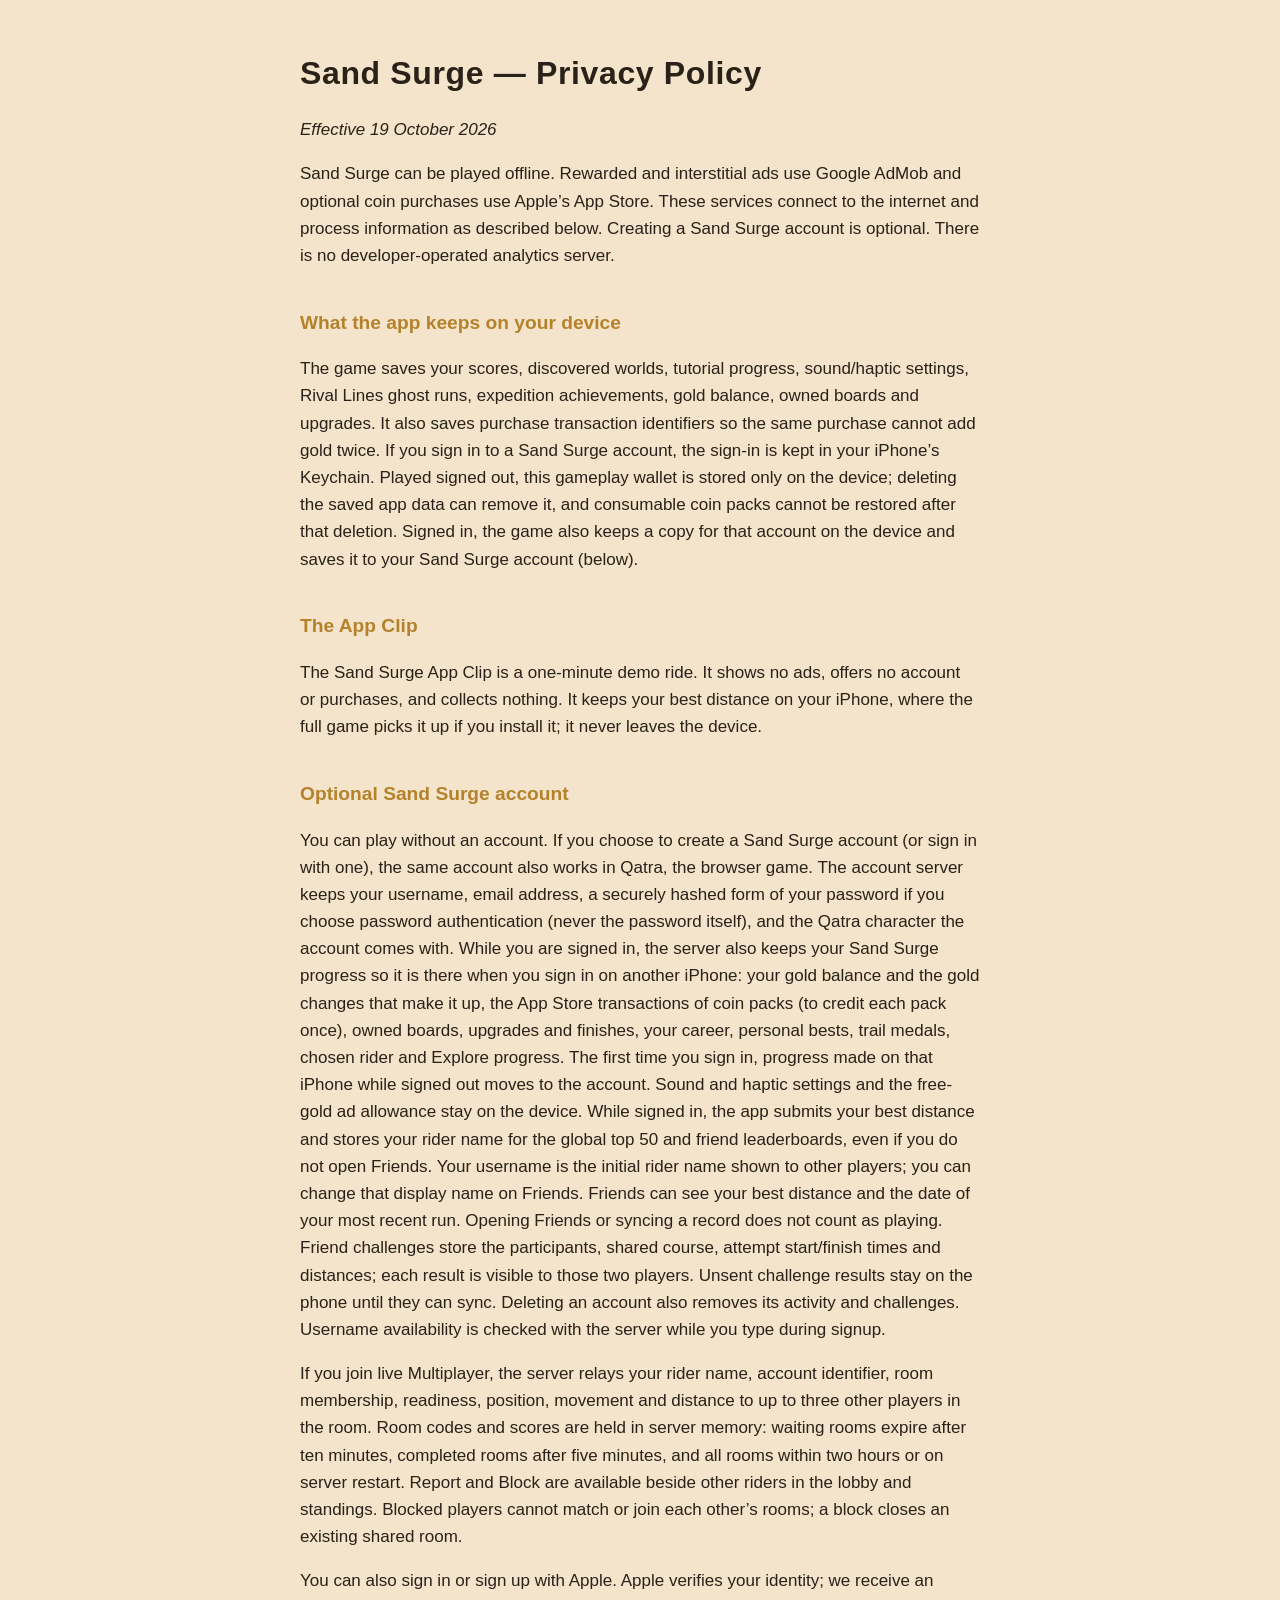
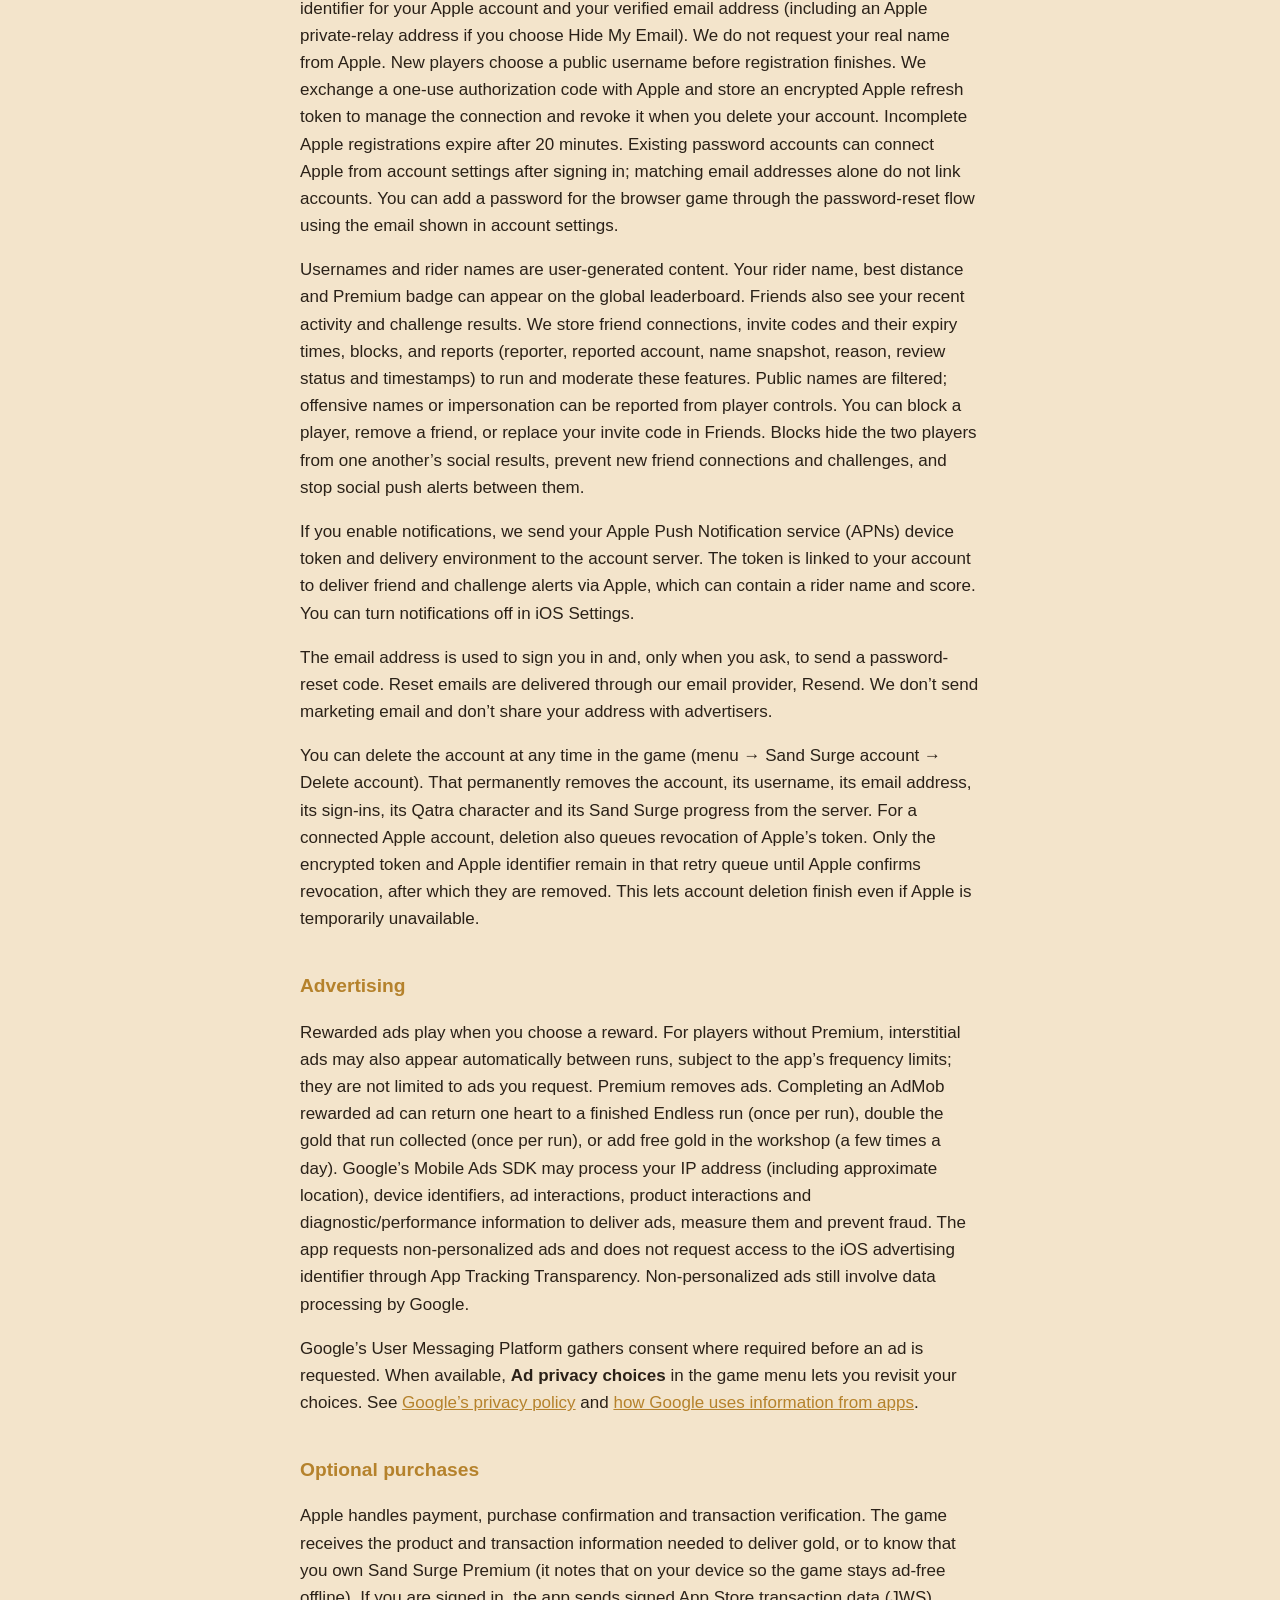
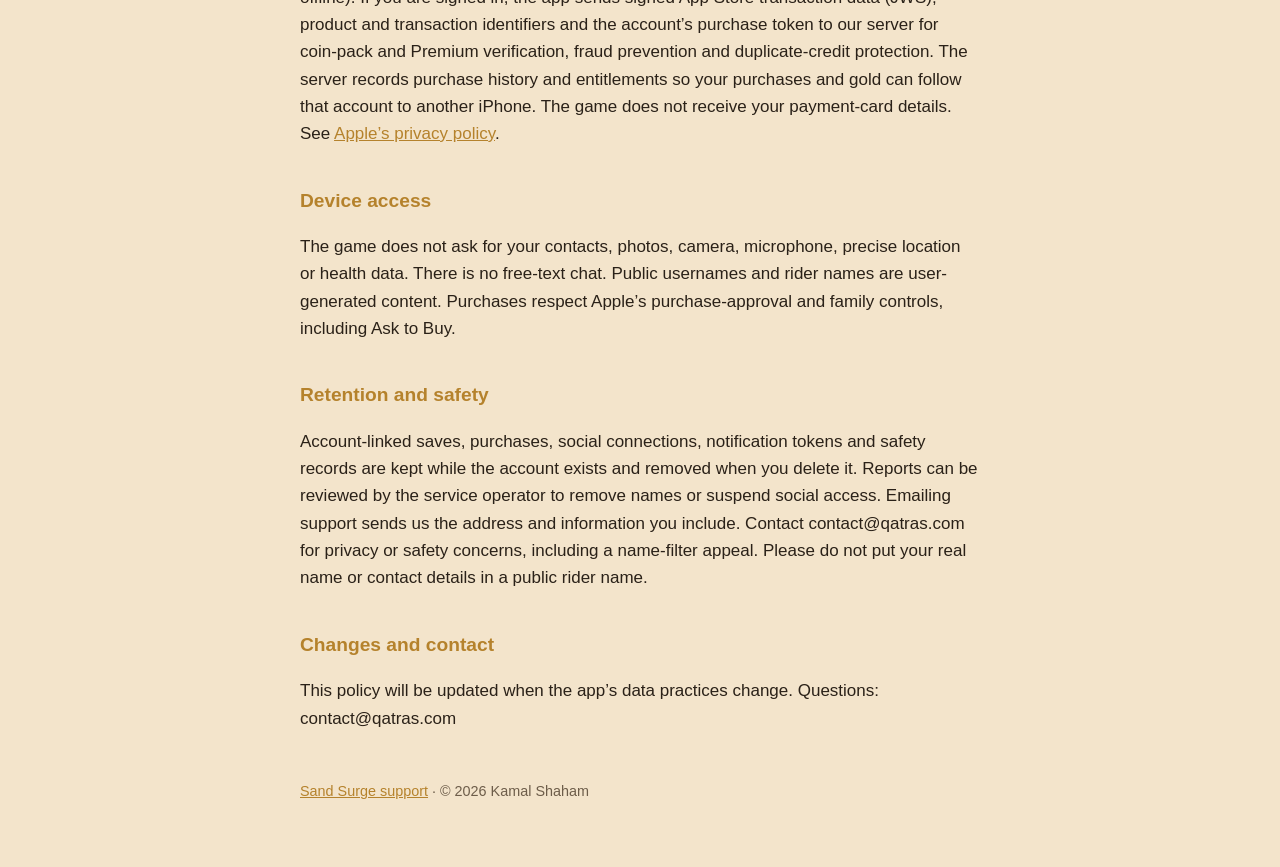
==== commit e3c9efe1: "Include live multiplayer data and safety controls in privacy policy" ====
--- a/privacy/index.html
+++ b/privacy/index.html
@@ -57,6 +57,14 @@
 stay on the phone until they can sync. Deleting an account also removes
 its activity and challenges. Username availability is checked with the
 server while you type during signup.</p>
+<p>If you join live Multiplayer, the server relays your rider name,
+account identifier, room membership, readiness, position, movement and
+distance to up to three other players in the room. Room codes and scores
+are held in server memory: waiting rooms expire after ten minutes,
+completed rooms after five minutes, and all rooms within two hours or on
+server restart. Report and Block are available beside other riders in
+the lobby and standings. Blocked players cannot match or join each
+other’s rooms; a block closes an existing shared room.</p>
 <p>You can also sign in or sign up with Apple. Apple verifies your
 identity; we receive an identifier for your Apple account and your
 verified email address (including an Apple private-relay address if you
